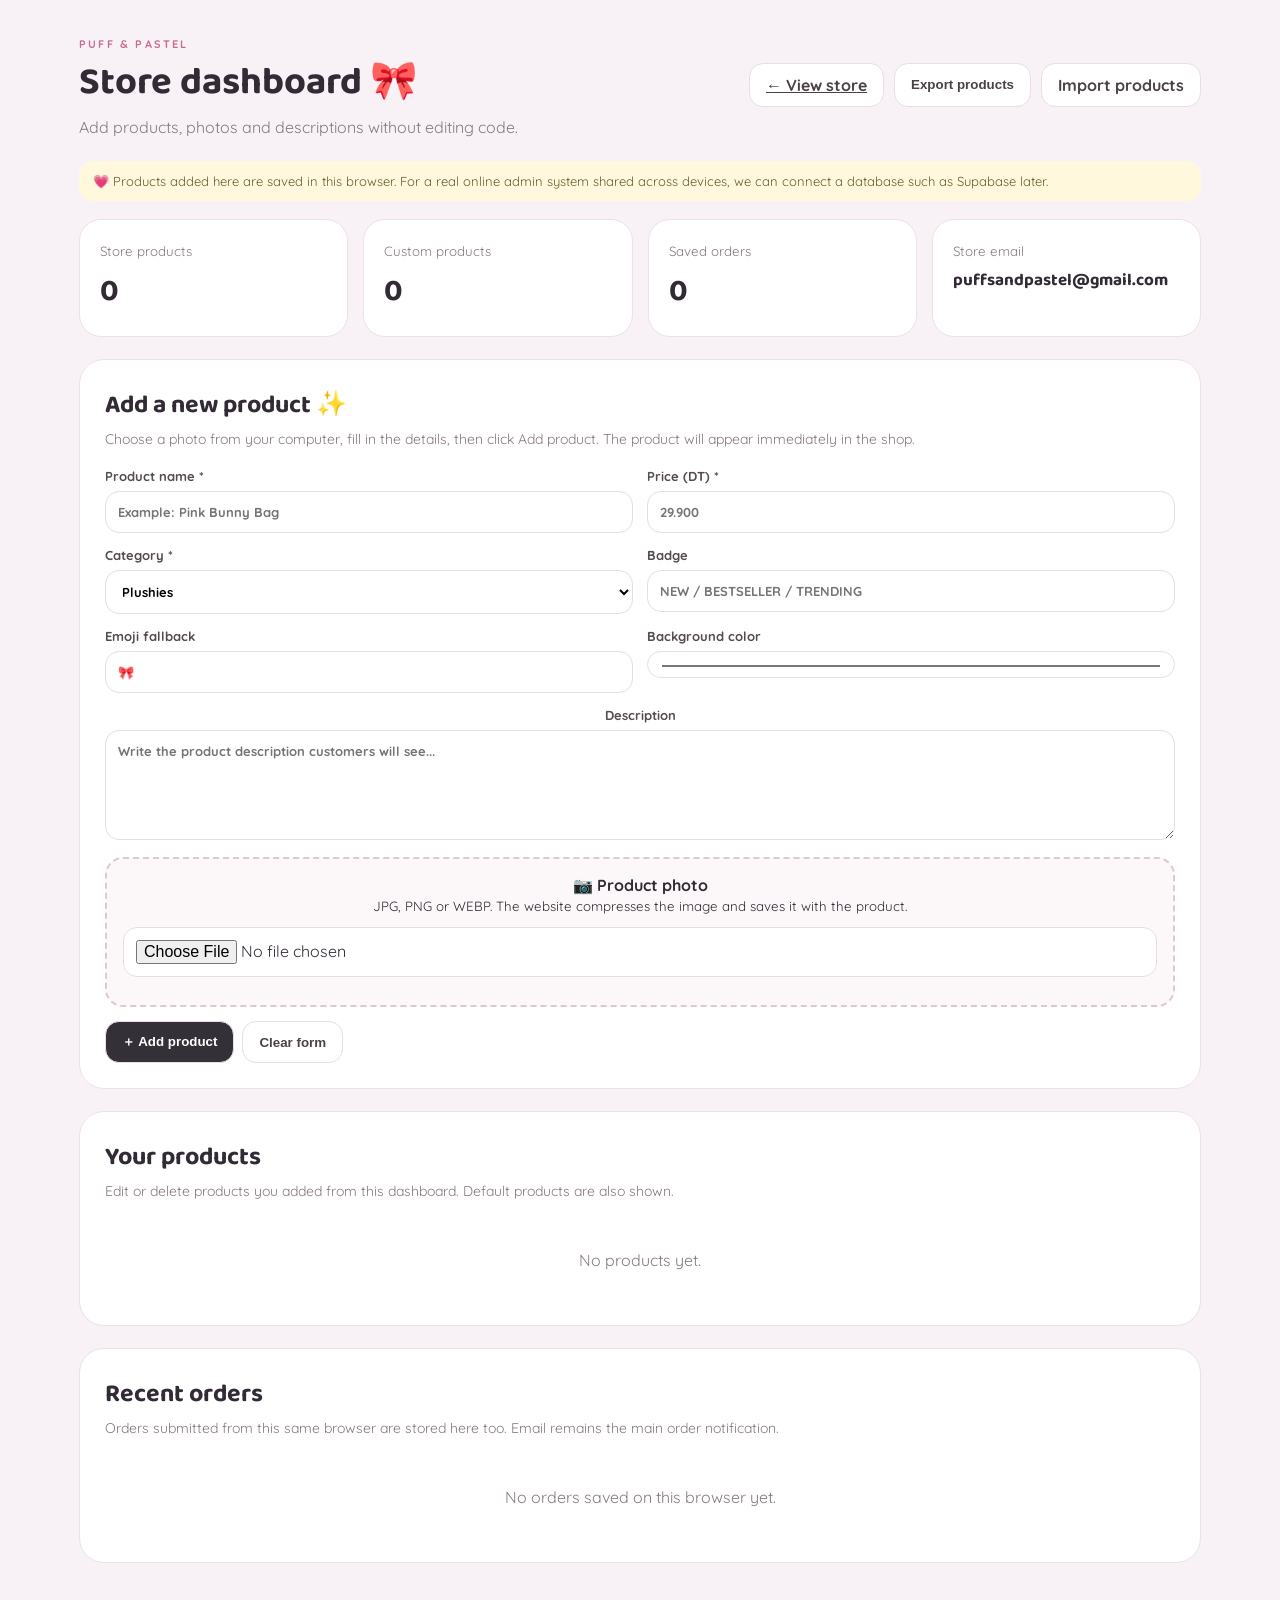
==== admin.html @ 4e0d900b "Add files via upload" ====
<!DOCTYPE html>
<html lang="en">
<head>
<meta charset="UTF-8"><meta name="viewport" content="width=device-width,initial-scale=1.0">
<title>Puff & Pastel — Admin Dashboard</title>
<link rel="preconnect" href="https://fonts.googleapis.com"><link rel="preconnect" href="https://fonts.gstatic.com" crossorigin>
<link href="https://fonts.googleapis.com/css2?family=Baloo+2:wght@400;500;600;700;800&family=Quicksand:wght@400;500;600;700&display=swap" rel="stylesheet">
<link rel="stylesheet" href="styles.css">
<style>
.admin{background:#f8f2f6;min-height:100vh}.admin-wrap{max-width:1250px;margin:auto;padding:32px 5% 70px}.admin-top{display:flex;justify-content:space-between;gap:20px;align-items:center;margin-bottom:24px}.admin-top h1{font-family:"Baloo 2";font-size:38px;margin:0}.admin-top p{margin:4px 0 0;color:#877982}.admin-actions{display:flex;gap:10px;flex-wrap:wrap}.admin-btn{border:0;border-radius:14px;padding:11px 16px;background:#fff;border:1px solid #eadde5;font-weight:800;cursor:pointer;color:#4b4147}.admin-btn.primary{background:#343038;color:#fff}.admin-grid{display:grid;grid-template-columns:repeat(4,1fr);gap:15px}.stat{background:#fff;border:1px solid #eee0e8;border-radius:22px;padding:20px}.stat small{color:#877982}.stat strong{display:block;font:700 31px "Baloo 2";margin-top:7px}.panel{background:#fff;border:1px solid #eee0e8;border-radius:25px;padding:25px;margin-top:22px}.panel h2{font:700 25px "Baloo 2";margin:0 0 5px}.panel-note{color:#877982;margin:0 0 20px;font-size:14px}.product-form{display:grid;grid-template-columns:1fr 1fr;gap:14px}.product-form .full{grid-column:1/-1}.product-form label{font-size:13px;font-weight:800;color:#554b52}.product-form input,.product-form textarea,.product-form select{width:100%;box-sizing:border-box;margin-top:7px;border:1px solid #e8dce4;border-radius:14px;padding:12px;font:inherit;background:#fff}.product-form textarea{min-height:110px;resize:vertical}.image-box{border:2px dashed #dfc7d5;border-radius:18px;padding:16px;text-align:center;background:#fcf8fa}.preview{width:150px;height:120px;object-fit:cover;border-radius:15px;margin:10px auto;display:none}.product-actions{display:flex;gap:8px;flex-wrap:wrap}.admin-table{width:100%;border-collapse:collapse}.admin-table th,.admin-table td{text-align:left;padding:12px;border-bottom:1px solid #f0e6eb;font-size:13px;vertical-align:middle}.admin-product-img{width:58px;height:58px;border-radius:13px;object-fit:cover;background:#f4e9ef}.pill{padding:5px 9px;border-radius:20px;background:#f7e0e9}.danger{background:#fff0f3;color:#b94d6c;border:1px solid #f3ccd8}.edit{background:#f0eaff}.back{color:#c66d94;text-decoration:none;font-weight:800}.empty{text-align:center;padding:30px;color:#877982}.order-row{display:none}.notice{padding:12px 14px;border-radius:14px;background:#fff8dd;color:#6c5c2d;margin-bottom:18px;font-size:13px}.hidden{display:none!important}@media(max-width:900px){.admin-grid{grid-template-columns:1fr 1fr}.product-form{grid-template-columns:1fr}}@media(max-width:600px){.admin-grid{grid-template-columns:1fr}.admin-top{align-items:flex-start;flex-direction:column}.admin-table{display:block;overflow-x:auto;white-space:nowrap}}
</style>
</head>
<body class="admin">
<div class="admin-wrap">
  <div class="admin-top">
    <div><span class="eyebrow">PUFF & PASTEL</span><h1>Store dashboard 🎀</h1><p>Add products, photos and descriptions without editing code.</p></div>
    <div class="admin-actions"><a class="admin-btn" href="index.html">← View store</a><button class="admin-btn" id="exportBtn">Export products</button><label class="admin-btn" for="importInput">Import products</label><input id="importInput" type="file" accept="application/json" class="hidden"></div>
  </div>

  <div class="notice">💗 Products added here are saved in this browser. For a real online admin system shared across devices, we can connect a database such as Supabase later.</div>

  <div class="admin-grid">
    <div class="stat"><small>Store products</small><strong id="productCount">0</strong></div>
    <div class="stat"><small>Custom products</small><strong id="customCount">0</strong></div>
    <div class="stat"><small>Saved orders</small><strong id="orderCount">0</strong></div>
    <div class="stat"><small>Store email</small><strong style="font-size:17px;word-break:break-word">puffsandpastel@gmail.com</strong></div>
  </div>

  <section class="panel">
    <h2 id="formTitle">Add a new product ✨</h2>
    <p class="panel-note">Choose a photo from your computer, fill in the details, then click Add product. The product will appear immediately in the shop.</p>
    <form id="productForm" class="product-form">
      <input type="hidden" id="editId">
      <label>Product name *<input id="pName" required placeholder="Example: Pink Bunny Bag"></label>
      <label>Price (DT) *<input id="pPrice" type="number" min="0" step="0.001" required placeholder="29.900"></label>
      <label>Category *<select id="pCategory" required><option>Plushies</option><option>Bows</option><option>Stationery</option><option>Accessories</option><option>Other</option></select></label>
      <label>Badge<input id="pBadge" placeholder="NEW / BESTSELLER / TRENDING"></label>
      <label>Emoji fallback<input id="pEmoji" placeholder="🎀" value="🎀"></label>
      <label>Background color<input id="pBg" type="color" value="#f8e8f0"></label>
      <label class="full">Description<textarea id="pDescription" placeholder="Write the product description customers will see..."></textarea></label>
      <div class="full image-box">
        <strong>📷 Product photo</strong><br>
        <small>JPG, PNG or WEBP. The website compresses the image and saves it with the product.</small>
        <input id="pImage" type="file" accept="image/*" style="display:block;margin:12px auto;max-width:100%">
        <img id="imagePreview" class="preview" alt="Preview">
        <input id="existingImage" type="hidden">
      </div>
      <div class="full product-actions">
        <button class="admin-btn primary" type="submit" id="saveProductBtn">＋ Add product</button>
        <button class="admin-btn hidden" type="button" id="cancelEdit">Cancel edit</button>
        <button class="admin-btn" type="button" id="clearForm">Clear form</button>
      </div>
    </form>
  </section>

  <section class="panel">
    <h2>Your products</h2>
    <p class="panel-note">Edit or delete products you added from this dashboard. Default products are also shown.</p>
    <div id="productTableWrap"></div>
  </section>

  <section class="panel">
    <h2>Recent orders</h2>
    <p class="panel-note">Orders submitted from this same browser are stored here too. Email remains the main order notification.</p>
    <div id="ordersWrap"></div>
  </section>
</div>
<script src="products.js"></script>
<script src="admin.js"></script>
</body>
</html>
---- styles.css ----
*{box-sizing:border-box}html{scroll-behavior:smooth}body{margin:0;background:#fffafd;color:#322b35;font-family:Quicksand,sans-serif}.announcement{background:#302c35;color:#fff9fc;text-align:center;padding:9px;font-size:12px;letter-spacing:.5px}.site-header{height:78px;display:flex;align-items:center;justify-content:space-between;padding:0 6%;background:rgba(255,250,253,.92);backdrop-filter:blur(14px);position:sticky;top:0;z-index:20;border-bottom:1px solid #f2e5ec}.brand{display:flex;align-items:center;gap:9px;color:#2f2931;text-decoration:none;font-family:"Baloo 2";font-weight:800;font-size:24px}.brand-bow{font-size:22px}.desktop-nav{display:flex;gap:34px}.desktop-nav a,.footer-brand~div a{color:#615762;text-decoration:none;font-size:14px;font-weight:600}.desktop-nav a:hover{color:#d978a1}.header-actions{display:flex;align-items:center;gap:9px}.icon-btn,.menu-btn,.cart-btn{border:0;background:transparent;cursor:pointer;color:#423944}.icon-btn{font-size:26px}.cart-btn{border:1px solid #eadce4;border-radius:30px;padding:10px 14px;font-weight:700}.cart-btn b{display:inline-flex;min-width:19px;height:19px;background:#e991b2;color:#fff;border-radius:50%;font-size:11px;align-items:center;justify-content:center;margin-left:5px}.menu-btn{display:none;font-size:23px}.hero{min-height:650px;padding:70px 9% 55px;display:grid;grid-template-columns:1fr 1fr;align-items:center;overflow:hidden;background:radial-gradient(circle at 85% 20%,#ffd9e8 0 14%,transparent 32%),linear-gradient(130deg,#fffafd,#fff4f8)}.hero-copy{max-width:590px;position:relative;z-index:2}.eyebrow{font-size:11px;font-weight:800;letter-spacing:2.2px;color:#c66d94}.hero h1{font-family:"Baloo 2";font-size:76px;line-height:.92;margin:15px 0 22px;letter-spacing:-2px}.hero h1 em{font-style:normal;color:#df86aa}.hero p{font-size:17px;line-height:1.8;color:#6d626c;max-width:520px}.hero-buttons{display:flex;align-items:center;gap:25px;margin-top:30px}.primary-btn{display:inline-block;border:0;background:#312c34;color:white;padding:14px 23px;border-radius:30px;text-decoration:none;font-weight:800;cursor:pointer;box-shadow:0 10px 25px #382e371f}.primary-btn:hover{transform:translateY(-2px)}.text-btn{color:#443a43;text-decoration:none;font-weight:800}.sparkles{position:absolute;top:130px;left:5%;color:#df9ab6;opacity:.6}.hero-art{height:500px;position:relative;perspective:1000px}.blob{position:absolute;border-radius:48% 52% 55% 45%;filter:blur(.2px)}.blob-one{width:390px;height:390px;background:#f8bfd3;right:5%;top:55px;transform:rotate(18deg)}.blob-two{width:270px;height:270px;background:#dcecf0;right:28%;top:165px;transform:rotate(-15deg)}.floating-card{position:absolute;width:115px;height:115px;border-radius:28px;background:#fff;display:flex;align-items:center;justify-content:center;font-size:53px;box-shadow:0 25px 55px #73566730;animation:float 4s ease-in-out infinite;z-index:2}.card-a{right:10%;top:50px;transform:rotate(9deg)}.card-b{left:12%;top:125px;transform:rotate(-9deg);animation-delay:1s}.card-c{right:23%;bottom:70px;transform:rotate(7deg);animation-delay:1.7s}.hero-bear{position:absolute;z-index:3;right:23%;top:190px;font-size:76px;transform:rotate(-4deg);filter:drop-shadow(0 14px 12px #71536230);animation:float 5s ease-in-out infinite}.hero-sticker{position:absolute;right:0;bottom:30px;background:#fff9d8;border:2px dashed #e3cfa4;border-radius:50%;width:120px;height:120px;display:grid;place-content:center;text-align:center;transform:rotate(8deg);font-size:12px;z-index:4}.hero-sticker strong{font-family:"Baloo 2";font-size:17px}.trust-strip{display:grid;grid-template-columns:repeat(4,1fr);padding:22px 8%;background:#312c34;color:white}.trust-strip div{display:grid;grid-template-columns:35px 1fr;column-gap:7px;align-items:center}.trust-strip div:first-letter{font-size:22px}.trust-strip strong{font-size:13px}.trust-strip small{grid-column:2;color:#d8cfd5;font-size:11px}.section{padding:90px 8%}.section-heading{display:flex;justify-content:space-between;align-items:end;margin-bottom:35px}.section-heading h2{font-family:"Baloo 2";font-size:44px;line-height:1;margin:7px 0 0}.section-heading>a{color:#c66d94;text-decoration:none;font-weight:800}.collections{display:grid;grid-template-columns:repeat(4,1fr);gap:18px}.collection{border:0;min-height:230px;border-radius:30px;text-align:left;padding:25px;cursor:pointer;position:relative;overflow:hidden;transition:.3s}.collection:hover{transform:translateY(-6px)}.collection span{font-size:54px;display:block;margin-bottom:30px}.collection strong{display:block;font-family:"Baloo 2";font-size:23px}.collection small{color:#766a72}.plush{background:#ffe2ed}.bows{background:#e6defd}.stationery{background:#fff0bd}.accessories{background:#dceff0}.filters{display:flex;gap:8px;flex-wrap:wrap;justify-content:flex-end}.filter{background:#fff;border:1px solid #eadde5;border-radius:20px;padding:8px 13px;cursor:pointer;color:#756973;font-family:inherit;font-weight:700}.filter.active,.filter:hover{background:#312c34;color:#fff}.product-grid{display:grid;grid-template-columns:repeat(4,1fr);gap:20px}.product-card{background:white;border:1px solid #f0e3ea;border-radius:24px;overflow:hidden;position:relative;transition:.3s}.product-card:hover{transform:translateY(-5px);box-shadow:0 18px 45px #5c435b12}.product-art{height:245px;display:grid;place-items:center;font-size:84px;position:relative}.product-art .badge{position:absolute;top:14px;left:14px;background:#312c34;color:#fff;border-radius:20px;padding:5px 10px;font-size:10px;font-weight:800}.product-info{padding:17px}.product-info .cat{color:#c66d94;font-size:10px;font-weight:800;letter-spacing:1.2px}.product-info h3{font-family:"Baloo 2";font-size:20px;margin:5px 0}.price-row{display:flex;justify-content:space-between;align-items:center}.price{font-weight:800}.add-btn{border:0;width:38px;height:38px;border-radius:50%;background:#f5d8e4;font-size:20px;cursor:pointer}.add-btn:hover{background:#e99bb8;color:#fff}.about{background:#fbf1f6}.about-card{background:#fff;border-radius:38px;padding:55px 7%;display:grid;grid-template-columns:260px 1fr;gap:50px;align-items:center;box-shadow:0 20px 60px #6246570b}.about-character{height:220px;border-radius:50%;background:#f9d5e3;display:grid;place-items:center;font-size:48px;border:8px solid #fff;box-shadow:0 0 0 1px #eddce4}.about-card h2{font-family:"Baloo 2";font-size:40px;line-height:1.05;margin:10px 0 15px}.about-card p{color:#6e626b;line-height:1.8;max-width:750px}.signature{font-family:"Baloo 2";color:#c66d94!important;font-size:19px}.newsletter{display:flex;justify-content:space-between;gap:40px;align-items:center;background:#fff}.newsletter h2{font-family:"Baloo 2";font-size:39px;margin:7px 0}.newsletter p{color:#71666f}.newsletter form{display:flex;gap:8px}.newsletter input{width:280px;border:1px solid #e8dce3;border-radius:30px;padding:15px 18px;outline:0;font-family:inherit}.newsletter input:focus{border-color:#d88cab}footer{background:#312c34;color:#fff;padding:60px 8%;display:grid;grid-template-columns:2fr 1fr 1fr 1.5fr;gap:35px;position:relative}footer strong{font-family:"Baloo 2";font-size:18px;display:block;margin-bottom:12px}footer a{display:block;color:#d8cfd5;text-decoration:none;margin:8px 0;font-size:13px}.footer-brand strong{display:inline;margin-left:7px;font-size:23px}.footer-brand p{color:#bfb4bd;max-width:270px;line-height:1.6}.copyright{position:absolute;bottom:18px;left:8%;font-size:11px;color:#968b94}.search-panel{position:fixed;inset:0;background:#fffafd;z-index:100;display:none;padding:10vh 12%}.search-panel.open{display:block}.close-panel,.drawer-head button{border:0;background:transparent;font-size:35px;cursor:pointer;float:right}.search-inner{clear:both;padding-top:100px;border-bottom:2px solid #3b333b;display:flex;gap:15px;align-items:center}.search-inner span{font-size:36px}.search-inner input{border:0;background:transparent;outline:0;font:600 40px "Baloo 2";width:100%}.cart-drawer{position:fixed;z-index:60;right:-450px;top:0;width:min(450px,100%);height:100vh;background:#fff;transition:.35s;padding:28px;box-shadow:-15px 0 50px #30263020}.cart-drawer.open{right:0}.drawer-head{display:flex;justify-content:space-between;align-items:center;border-bottom:1px solid #eee;padding-bottom:14px}.drawer-head h3{font-family:"Baloo 2";font-size:26px}.cart-item{display:grid;grid-template-columns:65px 1fr auto;gap:12px;padding:16px 0;border-bottom:1px solid #f1e7ed;align-items:center}.cart-item-art{height:60px;border-radius:16px;display:grid;place-items:center;font-size:30px}.cart-item h4{margin:0 0 5px;font-family:"Baloo 2"}.qty{display:flex;gap:8px;align-items:center}.qty button{border:1px solid #e9dce4;background:white;border-radius:50%;width:24px;height:24px}.cart-empty{text-align:center;color:#8a7d85;padding:70px 15px}.cart-footer{position:absolute;bottom:25px;left:28px;right:28px}.cart-footer>div{display:flex;justify-content:space-between;margin-bottom:15px}.full{width:100%;text-align:center}.overlay{position:fixed;inset:0;background:#201b2066;z-index:50;display:none}.overlay.show{display:block}.toast{position:fixed;bottom:25px;left:50%;transform:translate(-50%,100px);background:#312c34;color:white;padding:12px 20px;border-radius:30px;z-index:200;transition:.3s;font-size:13px}.toast.show{transform:translate(-50%,0)}@keyframes float{0%,100%{translate:0 0}50%{translate:0 -12px}}@media(max-width:900px){.desktop-nav{display:none}.menu-btn{display:block}.hero{grid-template-columns:1fr;padding-top:45px}.hero h1{font-size:58px}.hero-art{height:380px}.collections,.product-grid{grid-template-columns:repeat(2,1fr)}.trust-strip{grid-template-columns:repeat(2,1fr);gap:20px}.about-card{grid-template-columns:1fr}.about-character{width:200px}.newsletter{display:block}.newsletter form{margin-top:25px}footer{grid-template-columns:1fr 1fr}.copyright{position:static;margin-top:15px;grid-column:1/-1}}@media(max-width:600px){.site-header{padding:0 4%}.brand{font-size:20px}.cart-btn span{display:none}.hero{padding:45px 6% 25px}.hero h1{font-size:50px}.hero-art{height:330px}.blob-one{width:280px;height:280px}.blob-two{width:190px;height:190px}.floating-card{width:82px;height:82px;font-size:36px}.hero-bear{font-size:52px;right:25%;top:130px}.section{padding:65px 6%}.section-heading{display:block}.section-heading h2{font-size:36px}.filters{justify-content:flex-start;margin-top:20px}.collections,.product-grid{grid-template-columns:1fr 1fr;gap:12px}.collection{min-height:175px;padding:17px}.collection span{font-size:38px;margin-bottom:18px}.collection strong{font-size:18px}.product-art{height:180px;font-size:65px}.trust-strip{padding:22px 6%}.newsletter form{display:block}.newsletter input{width:100%;margin-bottom:8px}.newsletter .primary-btn{width:100%}footer{padding:50px 6%;grid-template-columns:1fr 1fr}.about-card{padding:35px 25px}.about-card h2{font-size:31px}}
.checkout-modal{position:fixed;inset:0;background:#201b2080;z-index:150;display:none;align-items:center;justify-content:center;padding:20px}.checkout-modal.open{display:flex}.checkout-box{width:min(520px,100%);max-height:92vh;overflow:auto;background:#fffafd;border-radius:30px;padding:35px;box-shadow:0 30px 90px #211a2340;position:relative}.checkout-box h2{font:700 36px "Baloo 2";margin:8px 0}.checkout-box p{color:#756973;line-height:1.6}.checkout-box form{display:grid;gap:11px;margin-top:20px}.checkout-box input,.checkout-box select,.checkout-box textarea{width:100%;border:1px solid #e8dce3;border-radius:16px;padding:14px 15px;outline:0;font:500 14px Quicksand;background:#fff}.checkout-box input:focus,.checkout-box select:focus,.checkout-box textarea:focus{border-color:#d98bab}.checkout-close{position:absolute;right:18px;top:15px;border:0;background:transparent;font-size:32px;cursor:pointer;color:#6d626b}.whatsapp-note{display:block;text-align:center;color:#8b7e86;line-height:1.5;margin-top:14px}
.product-card{cursor:pointer}.product-art img,.modal-product-art img{width:100%;height:100%;object-fit:cover;display:block}.product-modal{position:fixed;inset:0;background:#201b2080;z-index:140;display:none;align-items:center;justify-content:center;padding:20px}.product-modal.open{display:flex}.product-modal-box{width:min(850px,100%);background:#fffafd;border-radius:30px;overflow:hidden;display:grid;grid-template-columns:1fr 1fr;box-shadow:0 30px 90px #211a2340;position:relative}.modal-product-art{min-height:430px;display:grid;place-items:center;font-size:130px}.modal-product-copy{padding:50px 42px;align-self:center}.modal-product-copy h2{font:700 39px "Baloo 2";line-height:1.05;margin:8px 0}.modal-product-copy p{color:#70646d;line-height:1.8}.modal-price{font-size:22px;font-weight:800;margin:8px 0 15px}.product-close{position:absolute;right:15px;top:10px;border:0;background:#fff;color:#4b414a;width:38px;height:38px;border-radius:50%;font-size:27px;cursor:pointer;z-index:2}@media(max-width:700px){.product-modal-box{grid-template-columns:1fr}.modal-product-art{min-height:280px}.modal-product-copy{padding:30px}.modal-product-copy h2{font-size:31px}}
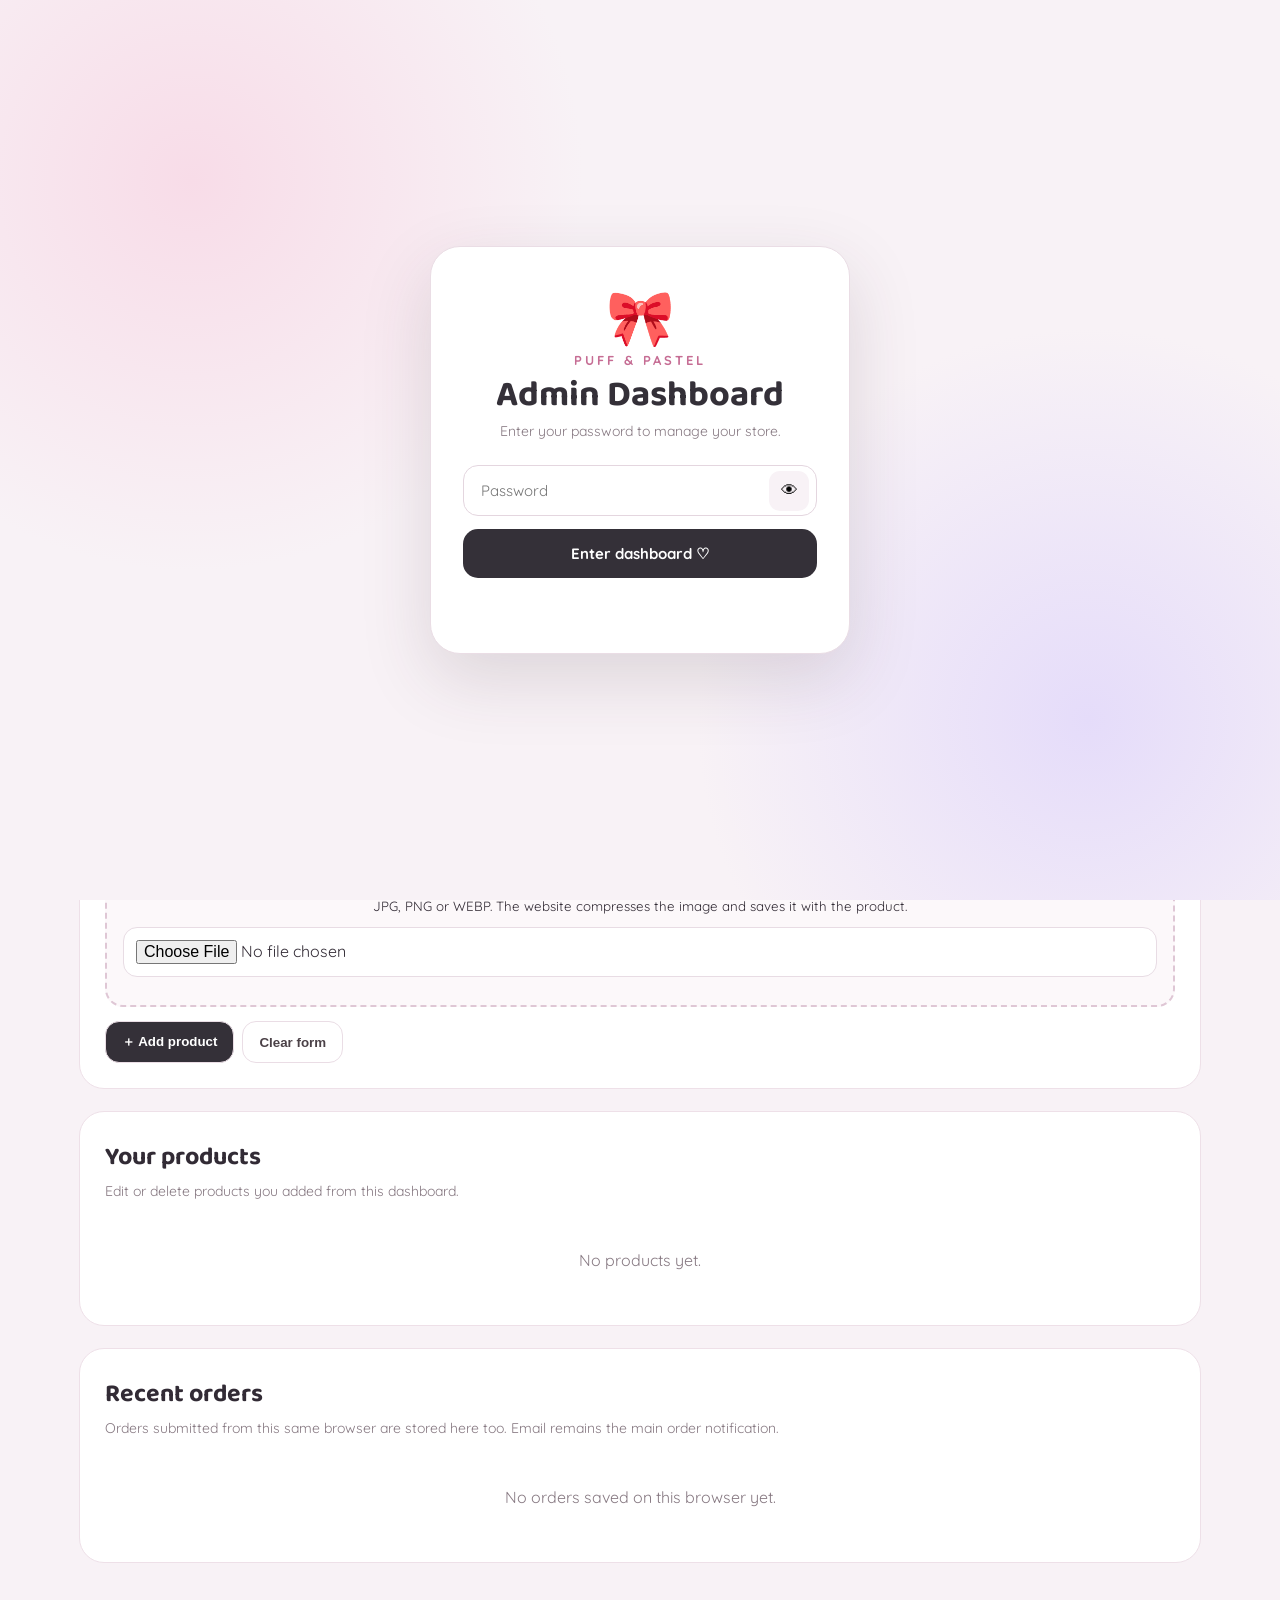
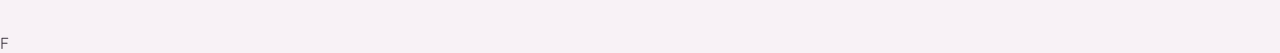
==== commit 10deef21: "Update admin.html" ====
--- a/admin.html
+++ b/admin.html
@@ -1,71 +1,1175 @@
 <!DOCTYPE html>
 <html lang="en">
+
 <head>
-<meta charset="UTF-8"><meta name="viewport" content="width=device-width,initial-scale=1.0">
+
+<meta charset="UTF-8">
+
+<meta
+  name="viewport"
+  content="width=device-width, initial-scale=1.0"
+>
+
 <title>Puff & Pastel — Admin Dashboard</title>
-<link rel="preconnect" href="https://fonts.googleapis.com"><link rel="preconnect" href="https://fonts.gstatic.com" crossorigin>
-<link href="https://fonts.googleapis.com/css2?family=Baloo+2:wght@400;500;600;700;800&family=Quicksand:wght@400;500;600;700&display=swap" rel="stylesheet">
+
+<link
+  rel="preconnect"
+  href="https://fonts.googleapis.com"
+>
+
+<link
+  rel="preconnect"
+  href="https://fonts.gstatic.com"
+  crossorigin
+>
+
+<link
+  href="https://fonts.googleapis.com/css2?family=Baloo+2:wght@400;500;600;700;800&family=Quicksand:wght@400;500;600;700&display=swap"
+  rel="stylesheet"
+>
+
 <link rel="stylesheet" href="styles.css">
+
+
 <style>
-.admin{background:#f8f2f6;min-height:100vh}.admin-wrap{max-width:1250px;margin:auto;padding:32px 5% 70px}.admin-top{display:flex;justify-content:space-between;gap:20px;align-items:center;margin-bottom:24px}.admin-top h1{font-family:"Baloo 2";font-size:38px;margin:0}.admin-top p{margin:4px 0 0;color:#877982}.admin-actions{display:flex;gap:10px;flex-wrap:wrap}.admin-btn{border:0;border-radius:14px;padding:11px 16px;background:#fff;border:1px solid #eadde5;font-weight:800;cursor:pointer;color:#4b4147}.admin-btn.primary{background:#343038;color:#fff}.admin-grid{display:grid;grid-template-columns:repeat(4,1fr);gap:15px}.stat{background:#fff;border:1px solid #eee0e8;border-radius:22px;padding:20px}.stat small{color:#877982}.stat strong{display:block;font:700 31px "Baloo 2";margin-top:7px}.panel{background:#fff;border:1px solid #eee0e8;border-radius:25px;padding:25px;margin-top:22px}.panel h2{font:700 25px "Baloo 2";margin:0 0 5px}.panel-note{color:#877982;margin:0 0 20px;font-size:14px}.product-form{display:grid;grid-template-columns:1fr 1fr;gap:14px}.product-form .full{grid-column:1/-1}.product-form label{font-size:13px;font-weight:800;color:#554b52}.product-form input,.product-form textarea,.product-form select{width:100%;box-sizing:border-box;margin-top:7px;border:1px solid #e8dce4;border-radius:14px;padding:12px;font:inherit;background:#fff}.product-form textarea{min-height:110px;resize:vertical}.image-box{border:2px dashed #dfc7d5;border-radius:18px;padding:16px;text-align:center;background:#fcf8fa}.preview{width:150px;height:120px;object-fit:cover;border-radius:15px;margin:10px auto;display:none}.product-actions{display:flex;gap:8px;flex-wrap:wrap}.admin-table{width:100%;border-collapse:collapse}.admin-table th,.admin-table td{text-align:left;padding:12px;border-bottom:1px solid #f0e6eb;font-size:13px;vertical-align:middle}.admin-product-img{width:58px;height:58px;border-radius:13px;object-fit:cover;background:#f4e9ef}.pill{padding:5px 9px;border-radius:20px;background:#f7e0e9}.danger{background:#fff0f3;color:#b94d6c;border:1px solid #f3ccd8}.edit{background:#f0eaff}.back{color:#c66d94;text-decoration:none;font-weight:800}.empty{text-align:center;padding:30px;color:#877982}.order-row{display:none}.notice{padding:12px 14px;border-radius:14px;background:#fff8dd;color:#6c5c2d;margin-bottom:18px;font-size:13px}.hidden{display:none!important}@media(max-width:900px){.admin-grid{grid-template-columns:1fr 1fr}.product-form{grid-template-columns:1fr}}@media(max-width:600px){.admin-grid{grid-template-columns:1fr}.admin-top{align-items:flex-start;flex-direction:column}.admin-table{display:block;overflow-x:auto;white-space:nowrap}}
+
+/* =====================================================
+   ADMIN DASHBOARD
+===================================================== */
+
+.admin{
+    background:#f8f2f6;
+    min-height:100vh;
+}
+
+.admin-wrap{
+    max-width:1250px;
+    margin:auto;
+    padding:32px 5% 70px;
+}
+
+.admin-top{
+    display:flex;
+    justify-content:space-between;
+    gap:20px;
+    align-items:center;
+    margin-bottom:24px;
+}
+
+.admin-top h1{
+    font-family:"Baloo 2";
+    font-size:38px;
+    margin:0;
+}
+
+.admin-top p{
+    margin:4px 0 0;
+    color:#877982;
+}
+
+.admin-actions{
+    display:flex;
+    gap:10px;
+    flex-wrap:wrap;
+}
+
+.admin-btn{
+    border:0;
+    border-radius:14px;
+    padding:11px 16px;
+    background:#fff;
+    border:1px solid #eadde5;
+    font-weight:800;
+    cursor:pointer;
+    color:#4b4147;
+    text-decoration:none;
+    display:inline-block;
+}
+
+.admin-btn.primary{
+    background:#343038;
+    color:#fff;
+}
+
+.admin-grid{
+    display:grid;
+    grid-template-columns:repeat(4,1fr);
+    gap:15px;
+}
+
+.stat{
+    background:#fff;
+    border:1px solid #eee0e8;
+    border-radius:22px;
+    padding:20px;
+}
+
+.stat small{
+    color:#877982;
+}
+
+.stat strong{
+    display:block;
+    font:700 31px "Baloo 2";
+    margin-top:7px;
+}
+
+.panel{
+    background:#fff;
+    border:1px solid #eee0e8;
+    border-radius:25px;
+    padding:25px;
+    margin-top:22px;
+}
+
+.panel h2{
+    font:700 25px "Baloo 2";
+    margin:0 0 5px;
+}
+
+.panel-note{
+    color:#877982;
+    margin:0 0 20px;
+    font-size:14px;
+}
+
+.product-form{
+    display:grid;
+    grid-template-columns:1fr 1fr;
+    gap:14px;
+}
+
+.product-form .full{
+    grid-column:1/-1;
+}
+
+.product-form label{
+    font-size:13px;
+    font-weight:800;
+    color:#554b52;
+}
+
+.product-form input,
+.product-form textarea,
+.product-form select{
+    width:100%;
+    box-sizing:border-box;
+    margin-top:7px;
+    border:1px solid #e8dce4;
+    border-radius:14px;
+    padding:12px;
+    font:inherit;
+    background:#fff;
+}
+
+.product-form textarea{
+    min-height:110px;
+    resize:vertical;
+}
+
+.image-box{
+    border:2px dashed #dfc7d5;
+    border-radius:18px;
+    padding:16px;
+    text-align:center;
+    background:#fcf8fa;
+}
+
+.preview{
+    width:150px;
+    height:120px;
+    object-fit:cover;
+    border-radius:15px;
+    margin:10px auto;
+    display:none;
+}
+
+.product-actions{
+    display:flex;
+    gap:8px;
+    flex-wrap:wrap;
+}
+
+.admin-table{
+    width:100%;
+    border-collapse:collapse;
+}
+
+.admin-table th,
+.admin-table td{
+    text-align:left;
+    padding:12px;
+    border-bottom:1px solid #f0e6eb;
+    font-size:13px;
+    vertical-align:middle;
+}
+
+.admin-product-img{
+    width:58px;
+    height:58px;
+    border-radius:13px;
+    object-fit:cover;
+    background:#f4e9ef;
+}
+
+.pill{
+    padding:5px 9px;
+    border-radius:20px;
+    background:#f7e0e9;
+}
+
+.danger{
+    background:#fff0f3;
+    color:#b94d6c;
+    border:1px solid #f3ccd8;
+}
+
+.edit{
+    background:#f0eaff;
+}
+
+.empty{
+    text-align:center;
+    padding:30px;
+    color:#877982;
+}
+
+.notice{
+    padding:12px 14px;
+    border-radius:14px;
+    background:#fff8dd;
+    color:#6c5c2d;
+    margin-bottom:18px;
+    font-size:13px;
+}
+
+.hidden{
+    display:none!important;
+}
+
+
+/* =====================================================
+   PASSWORD LOGIN
+===================================================== */
+
+.admin-login{
+
+    position:fixed;
+
+    inset:0;
+
+    z-index:999999;
+
+    display:flex;
+
+    align-items:center;
+
+    justify-content:center;
+
+    padding:20px;
+
+    box-sizing:border-box;
+
+    background:
+
+        radial-gradient(
+            circle at 15% 20%,
+            #f8dce8 0%,
+            transparent 30%
+        ),
+
+        radial-gradient(
+            circle at 85% 80%,
+            #e5dcfa 0%,
+            transparent 30%
+        ),
+
+        #f8f2f6;
+}
+
+
+.login-card{
+
+    width:100%;
+
+    max-width:420px;
+
+    box-sizing:border-box;
+
+    padding:42px 32px;
+
+    background:#fff;
+
+    border:1px solid #eadde5;
+
+    border-radius:30px;
+
+    text-align:center;
+
+    box-shadow:
+        0 25px 70px rgba(70,45,60,.15);
+}
+
+
+.login-logo{
+
+    font-size:55px;
+
+    line-height:1;
+
+    margin-bottom:8px;
+}
+
+
+.login-brand{
+
+    font-family:"Quicksand",sans-serif;
+
+    font-size:13px;
+
+    font-weight:800;
+
+    letter-spacing:3px;
+
+    color:#c66d94;
+
+    margin-bottom:4px;
+}
+
+
+.login-card h1{
+
+    font-family:"Baloo 2",sans-serif;
+
+    font-size:36px;
+
+    line-height:1.1;
+
+    color:#343038;
+
+    margin:8px 0 7px;
+}
+
+
+.login-card > p{
+
+    font-family:"Quicksand",sans-serif;
+
+    font-size:14px;
+
+    color:#877982;
+
+    margin:0 0 25px;
+}
+
+
+.password-wrapper{
+
+    position:relative;
+
+    width:100%;
+
+    margin-bottom:13px;
+}
+
+
+#adminPassword{
+
+    width:100%;
+
+    box-sizing:border-box;
+
+    padding:15px 52px 15px 17px;
+
+    border:1px solid #e4d6df;
+
+    border-radius:15px;
+
+    background:#fff;
+
+    color:#343038;
+
+    font-family:"Quicksand",sans-serif;
+
+    font-size:15px;
+
+    outline:none;
+
+}
+
+
+#adminPassword:focus{
+
+    border-color:#d995b3;
+
+    box-shadow:
+        0 0 0 4px rgba(217,149,179,.13);
+}
+
+
+.show-password{
+
+    position:absolute;
+
+    right:8px;
+
+    top:50%;
+
+    transform:translateY(-50%);
+
+    width:40px;
+
+    height:40px;
+
+    border:0;
+
+    border-radius:11px;
+
+    background:#f8f2f6;
+
+    cursor:pointer;
+
+    font-size:17px;
+}
+
+
+.login-btn{
+
+    width:100%;
+
+    border:0;
+
+    border-radius:15px;
+
+    padding:15px;
+
+    background:#343038;
+
+    color:#fff;
+
+    font-family:"Quicksand",sans-serif;
+
+    font-size:15px;
+
+    font-weight:800;
+
+    cursor:pointer;
+
+    transition:.2s;
+}
+
+
+.login-btn:hover{
+
+    transform:translateY(-2px);
+
+    box-shadow:
+        0 8px 20px rgba(52,48,56,.18);
+}
+
+
+.login-error{
+
+    min-height:20px;
+
+    margin-top:13px;
+
+    color:#c04f70;
+
+    font-family:"Quicksand",sans-serif;
+
+    font-size:13px;
+
+    font-weight:700;
+}
+
+
+/* =====================================================
+   MOBILE
+===================================================== */
+
+@media(max-width:900px){
+
+    .admin-grid{
+        grid-template-columns:1fr 1fr;
+    }
+
+    .product-form{
+        grid-template-columns:1fr;
+    }
+
+}
+
+
+@media(max-width:600px){
+
+    .admin-grid{
+        grid-template-columns:1fr;
+    }
+
+    .admin-top{
+        align-items:flex-start;
+        flex-direction:column;
+    }
+
+    .admin-table{
+        display:block;
+        overflow-x:auto;
+        white-space:nowrap;
+    }
+
+    .login-card{
+        padding:35px 23px;
+        border-radius:25px;
+    }
+
+    .login-card h1{
+        font-size:31px;
+    }
+
+}
+
 </style>
+
 </head>
+
+
 <body class="admin">
+
+
+<!-- =====================================================
+     PASSWORD LOGIN
+===================================================== -->
+
+<div id="adminLogin" class="admin-login">
+
+    <div class="login-card">
+
+        <div class="login-logo">
+            🎀
+        </div>
+
+        <div class="login-brand">
+            PUFF & PASTEL
+        </div>
+
+        <h1>
+            Admin Dashboard
+        </h1>
+
+        <p>
+            Enter your password to manage your store.
+        </p>
+
+
+        <form id="loginForm">
+
+            <div class="password-wrapper">
+
+                <input
+                    type="password"
+                    id="adminPassword"
+                    placeholder="Password"
+                    autocomplete="current-password"
+                    required
+                >
+
+                <button
+                    type="button"
+                    id="showPassword"
+                    class="show-password"
+                >
+                    👁
+                </button>
+
+            </div>
+
+
+            <button
+                type="submit"
+                class="login-btn"
+            >
+                Enter dashboard ♡
+            </button>
+
+
+            <div
+                id="loginError"
+                class="login-error"
+            ></div>
+
+        </form>
+
+    </div>
+
+</div>
+
+
+
+<!-- =====================================================
+     ADMIN DASHBOARD
+===================================================== -->
+
 <div class="admin-wrap">
-  <div class="admin-top">
-    <div><span class="eyebrow">PUFF & PASTEL</span><h1>Store dashboard 🎀</h1><p>Add products, photos and descriptions without editing code.</p></div>
-    <div class="admin-actions"><a class="admin-btn" href="index.html">← View store</a><button class="admin-btn" id="exportBtn">Export products</button><label class="admin-btn" for="importInput">Import products</label><input id="importInput" type="file" accept="application/json" class="hidden"></div>
-  </div>
-
-  <div class="notice">💗 Products added here are saved in this browser. For a real online admin system shared across devices, we can connect a database such as Supabase later.</div>
-
-  <div class="admin-grid">
-    <div class="stat"><small>Store products</small><strong id="productCount">0</strong></div>
-    <div class="stat"><small>Custom products</small><strong id="customCount">0</strong></div>
-    <div class="stat"><small>Saved orders</small><strong id="orderCount">0</strong></div>
-    <div class="stat"><small>Store email</small><strong style="font-size:17px;word-break:break-word">puffsandpastel@gmail.com</strong></div>
-  </div>
-
-  <section class="panel">
-    <h2 id="formTitle">Add a new product ✨</h2>
-    <p class="panel-note">Choose a photo from your computer, fill in the details, then click Add product. The product will appear immediately in the shop.</p>
-    <form id="productForm" class="product-form">
-      <input type="hidden" id="editId">
-      <label>Product name *<input id="pName" required placeholder="Example: Pink Bunny Bag"></label>
-      <label>Price (DT) *<input id="pPrice" type="number" min="0" step="0.001" required placeholder="29.900"></label>
-      <label>Category *<select id="pCategory" required><option>Plushies</option><option>Bows</option><option>Stationery</option><option>Accessories</option><option>Other</option></select></label>
-      <label>Badge<input id="pBadge" placeholder="NEW / BESTSELLER / TRENDING"></label>
-      <label>Emoji fallback<input id="pEmoji" placeholder="🎀" value="🎀"></label>
-      <label>Background color<input id="pBg" type="color" value="#f8e8f0"></label>
-      <label class="full">Description<textarea id="pDescription" placeholder="Write the product description customers will see..."></textarea></label>
-      <div class="full image-box">
-        <strong>📷 Product photo</strong><br>
-        <small>JPG, PNG or WEBP. The website compresses the image and saves it with the product.</small>
-        <input id="pImage" type="file" accept="image/*" style="display:block;margin:12px auto;max-width:100%">
-        <img id="imagePreview" class="preview" alt="Preview">
-        <input id="existingImage" type="hidden">
-      </div>
-      <div class="full product-actions">
-        <button class="admin-btn primary" type="submit" id="saveProductBtn">＋ Add product</button>
-        <button class="admin-btn hidden" type="button" id="cancelEdit">Cancel edit</button>
-        <button class="admin-btn" type="button" id="clearForm">Clear form</button>
-      </div>
-    </form>
-  </section>
-
-  <section class="panel">
-    <h2>Your products</h2>
-    <p class="panel-note">Edit or delete products you added from this dashboard. Default products are also shown.</p>
-    <div id="productTableWrap"></div>
-  </section>
-
-  <section class="panel">
-    <h2>Recent orders</h2>
-    <p class="panel-note">Orders submitted from this same browser are stored here too. Email remains the main order notification.</p>
-    <div id="ordersWrap"></div>
-  </section>
+
+    <div class="admin-top">
+
+        <div>
+
+            <span class="eyebrow">
+                PUFF & PASTEL
+            </span>
+
+            <h1>
+                Store dashboard 🎀
+            </h1>
+
+            <p>
+                Add products, photos and descriptions
+                without editing code.
+            </p>
+
+        </div>
+
+
+        <div class="admin-actions">
+
+            <a
+                class="admin-btn"
+                href="index.html"
+            >
+                ← View store
+            </a>
+
+            <button
+                class="admin-btn"
+                id="exportBtn"
+            >
+                Export products
+            </button>
+
+            <label
+                class="admin-btn"
+                for="importInput"
+            >
+                Import products
+            </label>
+
+            <input
+                id="importInput"
+                type="file"
+                accept="application/json"
+                class="hidden"
+            >
+
+        </div>
+
+    </div>
+
+
+    <div class="notice">
+
+        💗 Products added here are saved in this browser.
+
+        For a real online admin system shared across devices,
+        connect a database such as Supabase.
+
+    </div>
+
+
+
+    <!-- =====================================================
+         STATISTICS
+    ===================================================== -->
+
+    <div class="admin-grid">
+
+        <div class="stat">
+
+            <small>
+                Store products
+            </small>
+
+            <strong id="productCount">
+                0
+            </strong>
+
+        </div>
+
+
+        <div class="stat">
+
+            <small>
+                Custom products
+            </small>
+
+            <strong id="customCount">
+                0
+            </strong>
+
+        </div>
+
+
+        <div class="stat">
+
+            <small>
+                Saved orders
+            </small>
+
+            <strong id="orderCount">
+                0
+            </strong>
+
+        </div>
+
+
+        <div class="stat">
+
+            <small>
+                Store email
+            </small>
+
+            <strong
+                style="
+                font-size:17px;
+                word-break:break-word
+                "
+            >
+                puffsandpastel@gmail.com
+            </strong>
+
+        </div>
+
+    </div>
+
+
+
+    <!-- =====================================================
+         ADD PRODUCT
+    ===================================================== -->
+
+    <section class="panel">
+
+        <h2 id="formTitle">
+            Add a new product ✨
+        </h2>
+
+        <p class="panel-note">
+
+            Choose a photo from your computer,
+            fill in the details, then click Add product.
+
+        </p>
+
+
+        <form
+            id="productForm"
+            class="product-form"
+        >
+
+            <input
+                type="hidden"
+                id="editId"
+            >
+
+
+            <label>
+
+                Product name *
+
+                <input
+                    id="pName"
+                    required
+                    placeholder="Example: Pink Bunny Bag"
+                >
+
+            </label>
+
+
+            <label>
+
+                Price (DT) *
+
+                <input
+                    id="pPrice"
+                    type="number"
+                    min="0"
+                    step="0.001"
+                    required
+                    placeholder="29.900"
+                >
+
+            </label>
+
+
+            <label>
+
+                Category *
+
+                <select
+                    id="pCategory"
+                    required
+                >
+
+                    <option>
+                        Plushies
+                    </option>
+
+                    <option>
+                        Bows
+                    </option>
+
+                    <option>
+                        Stationery
+                    </option>
+
+                    <option>
+                        Accessories
+                    </option>
+
+                    <option>
+                        Other
+                    </option>
+
+                </select>
+
+            </label>
+
+
+            <label>
+
+                Badge
+
+                <input
+                    id="pBadge"
+                    placeholder="NEW / BESTSELLER / TRENDING"
+                >
+
+            </label>
+
+
+            <label>
+
+                Emoji fallback
+
+                <input
+                    id="pEmoji"
+                    placeholder="🎀"
+                    value="🎀"
+                >
+
+            </label>
+
+
+            <label>
+
+                Background color
+
+                <input
+                    id="pBg"
+                    type="color"
+                    value="#f8e8f0"
+                >
+
+            </label>
+
+
+            <label class="full">
+
+                Description
+
+                <textarea
+                    id="pDescription"
+                    placeholder="Write the product description customers will see..."
+                ></textarea>
+
+            </label>
+
+
+
+            <!-- PRODUCT PHOTO -->
+
+            <div class="full image-box">
+
+                <strong>
+                    📷 Product photo
+                </strong>
+
+                <br>
+
+                <small>
+                    JPG, PNG or WEBP.
+                    The website compresses the image
+                    and saves it with the product.
+                </small>
+
+                <input
+                    id="pImage"
+                    type="file"
+                    accept="image/*"
+                    style="
+                    display:block;
+                    margin:12px auto;
+                    max-width:100%;
+                    "
+                >
+
+                <img
+                    id="imagePreview"
+                    class="preview"
+                    alt="Preview"
+                >
+
+                <input
+                    id="existingImage"
+                    type="hidden"
+                >
+
+            </div>
+
+
+
+            <div class="full product-actions">
+
+                <button
+                    class="admin-btn primary"
+                    type="submit"
+                    id="saveProductBtn"
+                >
+                    ＋ Add product
+                </button>
+
+
+                <button
+                    class="admin-btn hidden"
+                    type="button"
+                    id="cancelEdit"
+                >
+                    Cancel edit
+                </button>
+
+
+                <button
+                    class="admin-btn"
+                    type="button"
+                    id="clearForm"
+                >
+                    Clear form
+                </button>
+
+            </div>
+
+        </form>
+
+    </section>
+
+
+
+    <!-- =====================================================
+         PRODUCTS
+    ===================================================== -->
+
+    <section class="panel">
+
+        <h2>
+            Your products
+        </h2>
+
+        <p class="panel-note">
+
+            Edit or delete products you added
+            from this dashboard.
+
+        </p>
+
+        <div id="productTableWrap"></div>
+
+    </section>
+
+
+
+    <!-- =====================================================
+         ORDERS
+    ===================================================== -->
+
+    <section class="panel">
+
+        <h2>
+            Recent orders
+        </h2>
+
+        <p class="panel-note">
+
+            Orders submitted from this same browser
+            are stored here too.
+
+            Email remains the main order notification.
+
+        </p>
+
+        <div id="ordersWrap"></div>
+
+    </section>
+
 </div>
+
+
+
+<!-- =====================================================
+     YOUR EXISTING JAVASCRIPT
+===================================================== -->
+
 <script src="products.js"></script>
+
 <script src="admin.js"></script>
+
+
+
+<!-- =====================================================
+     PASSWORD SYSTEM
+===================================================== -->
+
+<script>
+
+/*
+=========================================================
+PUFF & PASTEL ADMIN PASSWORD
+=========================================================
+
+CHANGE THE PASSWORD HERE
+*/
+
+const ADMIN_PASSWORD = "Ayailoveyousm";
+
+
+/* Get elements */
+
+const loginScreen =
+    document.getElementById("adminLogin");
+
+const loginForm =
+    document.getElementById("loginForm");
+
+const passwordInput =
+    document.getElementById("adminPassword");
+
+const loginError =
+    document.getElementById("loginError");
+
+const showPassword =
+    document.getElementById("showPassword");
+
+
+
+/* =====================================================
+   CHECK IF ALREADY LOGGED IN
+===================================================== */
+
+if (
+    sessionStorage.getItem(
+        "puff_admin_logged_in"
+    ) === "true"
+) {
+
+    loginScreen.style.display = "none";
+
+}
+
+
+
+/* =====================================================
+   LOGIN
+===================================================== */
+
+loginForm.addEventListener(
+    "submit",
+    function(event) {
+
+        event.preventDefault();
+
+
+        const password =
+            passwordInput.value;
+
+
+        if (
+            password === ADMIN_PASSWORD
+        ) {
+
+            /* Save login */
+
+            sessionStorage.setItem(
+                "puff_admin_logged_in",
+                "true"
+            );
+
+
+            /* Hide login */
+
+            loginScreen.style.display =
+                "none";
+
+
+            /* Clear error */
+
+            loginError.textContent = "";
+
+
+        } else {
+
+            /* Wrong password */
+
+            loginError.textContent =
+                "❌ Incorrect password. Try again.";
+
+
+            passwordInput.value = "";
+
+
+            passwordInput.focus();
+
+        }
+
+    }
+);
+
+
+
+/* =====================================================
+   SHOW / HIDE PASSWORD
+===================================================== */
+
+showPassword.addEventListener(
+    "click",
+    function() {
+
+        if (
+            passwordInput.type ===
+            "password"
+        ) {
+
+            passwordInput.type =
+                "text";
+
+            showPassword.textContent =
+                "🙈";
+
+        } else {
+
+            passwordInput.type =
+                "password";
+
+            showPassword.textContent =
+                "👁";
+
+        }
+
+    }
+);
+
+</script>
+
+
 </body>
-</html>
+
+</html>F
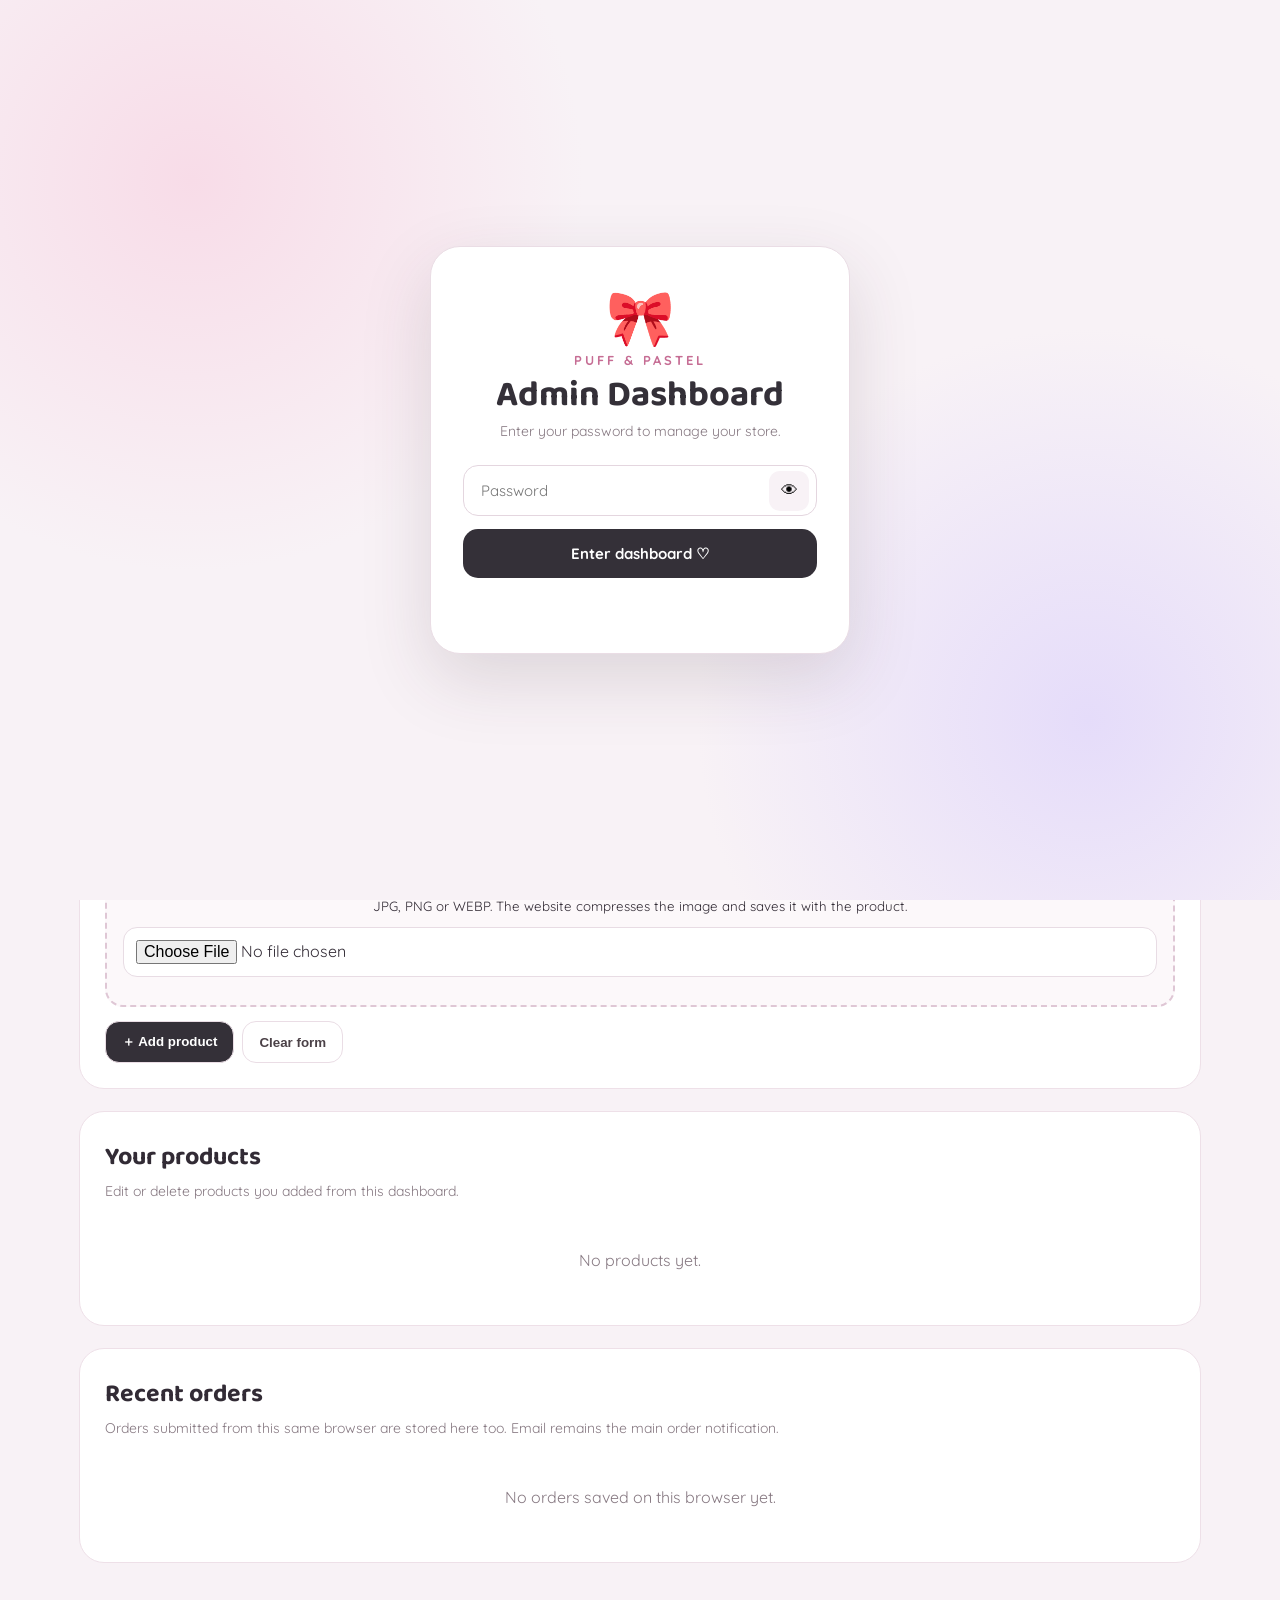
==== commit 6e615c75: "Update admin.html" ====
--- a/admin.html
+++ b/admin.html
@@ -1039,7 +1039,7 @@
 CHANGE THE PASSWORD HERE
 */
 
-const ADMIN_PASSWORD = "Ayailoveyousm";
+const ADMIN_PASSWORD = "PuffPastel2026!";
 
 
 /* Get elements */
@@ -1172,4 +1172,4 @@
 
 </body>
 
-</html>F
+</html>
